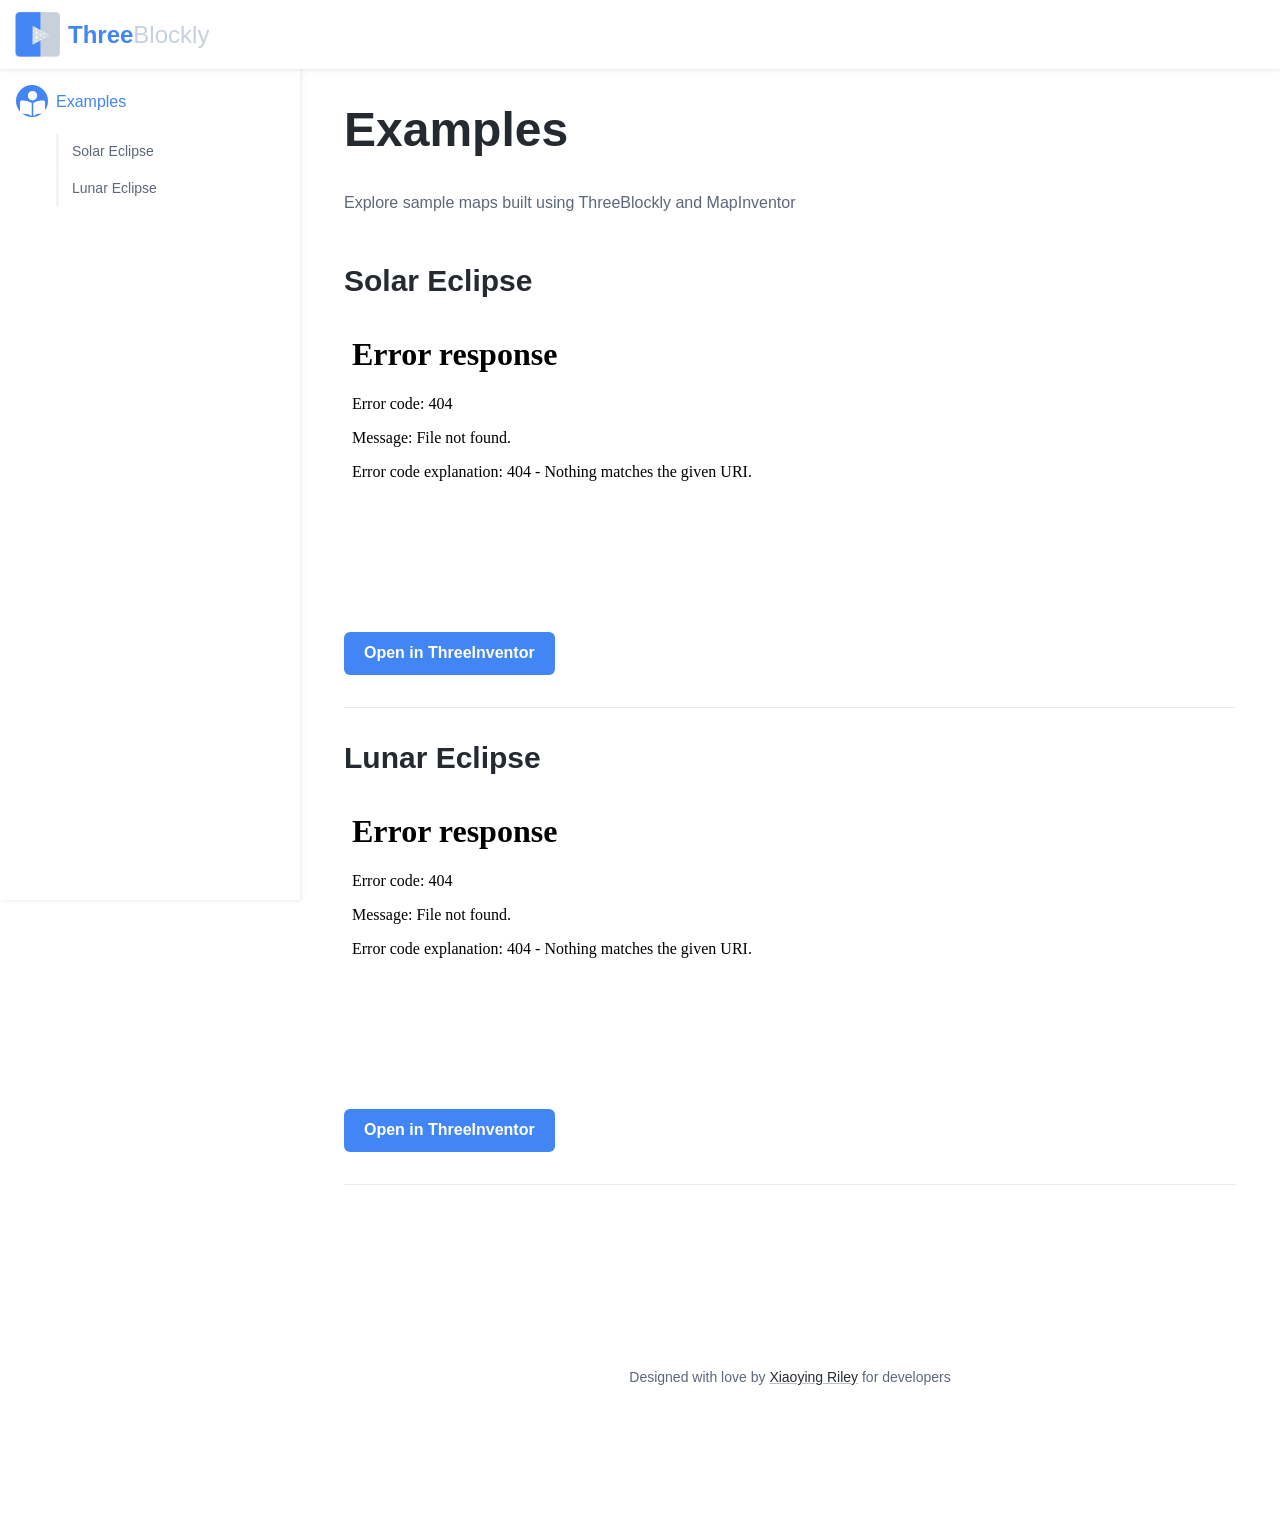
==== pages/eg.html @ 13174f55 "Initial import" ====
<!DOCTYPE html>
<html lang="en"> 
<head>
    <title>ThreeBlockly - Examples</title>

    <meta charset="utf-8">
    <meta http-equiv="X-UA-Compatible" content="IE=edge">
    <meta name="viewport" content="width=device-width, initial-scale=1.0">
    <meta name="description" content="ThreeBlockly - Examples">
    <meta name="author" content="https://github.com/ThreeBlockly">
    <link rel="shortcut icon" href="../img/tb_white.png">
    <link id="theme-style" rel="stylesheet" href="../css/theme.css">

</head> 

<body class="docs-page">    
    <header class="header fixed-top">	    
        <div class="branding docs-branding">
            <div class="container-fluid position-relative py-2">
                <div class="docs-logo-wrapper">
					<button id="docs-sidebar-toggler" class="docs-sidebar-toggler docs-sidebar-visible me-2 d-xl-none" type="button">
	                    <span></span>
	                    <span></span>
	                    <span></span>
	                </button>
	                <div class="site-logo"><a class="navbar-brand" href="index.html"><img class="logo logo-icon me-2" src="../img/tb_white.png" alt="logo"><span class="logo-text">Three<span class="text-alt">Blockly</span></span></a></div>    
                </div><!--//docs-logo-wrapper-->
            </div><!--//container-->
        </div><!--//branding-->
    </header><!--//header-->
    
    
    <div class="docs-wrapper">
	    <div id="docs-sidebar" class="docs-sidebar">
		    <nav id="docs-nav" class="docs-nav navbar">
			    <ul class="section-items list-unstyled nav flex-column pb-3">
				    <li class="nav-item section-title"><a class="nav-link scrollto active" href="#section-1"><span class="theme-icon-holder me-2"><img class="logo-xs" src="../img/book.svg"></img></span>Examples</a></li>
				    <li class="nav-item"><a class="nav-link scrollto" href="#item-1-1">Solar Eclipse</a></li>
					<li class="nav-item"><a class="nav-link scrollto" href="#item-1-2">Lunar Eclipse</a></li>
			    </ul>
		    </nav><!--//docs-nav-->
	    </div><!--//docs-sidebar-->

	    <div class="docs-content">
		    <div class="container">
			    <article class="docs-article" id="section-1">
				    <header class="docs-header">
					    <h1 class="docs-heading">Examples</h1>
						<section class="docs-intro">
						    <p>Explore sample maps built using ThreeBlockly and MapInventor</p>
						</section><!--//docs-intro-->
				    </header>
					
					<section class="docs-section" id="item-1-1">
						<h2 class="section-heading">Solar Eclipse</h2>
						<embed style="height: 300px; width: 99%" src="../workspace?id=seclipse"></embed>
						<a onclick="javascript:openInTI('seclipse')" target="_blank" style="margin-top: 10px; " class="btn btn-primary">Open in ThreeInventor</a></li>
					</section><!--//section-->
					
					<section class="docs-section" id="item-1-2">
						<h2 class="section-heading">Lunar Eclipse</h2>
						<embed style="height: 300px; width: 99%" src="../workspace?id=leclipse"></embed>
						<a onclick="javascript:openInTI('leclipse')" target="_blank" style="margin-top: 10px; " class="btn btn-primary">Open in ThreeInventor</a></li>
					</section><!--//section-->
					
			    </article>

			    <footer class="footer">
				    <div class="container text-center py-5">
				        <!--/* This template is free as long as you keep the footer attribution link. If you'd like to use the template without the attribution link, you can buy the commercial license via our website: themes.3rdwavemedia.com Thank you for your support. :) */-->
			            <small class="copyright">Designed with <span class="sr-only">love</span><i class="fas fa-heart" style="color: #fb866a;"></i> by <a class="theme-link" href="http://themes.3rdwavemedia.com" target="_blank">Xiaoying Riley</a> for developers</small>
				    </div>
			    </footer>
		    </div> 
	    </div>
    </div><!--//docs-wrapper-->

	<script src="../plugins/gumshoe/gumshoe.polyfills.min.js"></script> 
    <script src="../js/docs.js"></script>
	
	<script src="../index.js"></script>

</body>
</html>
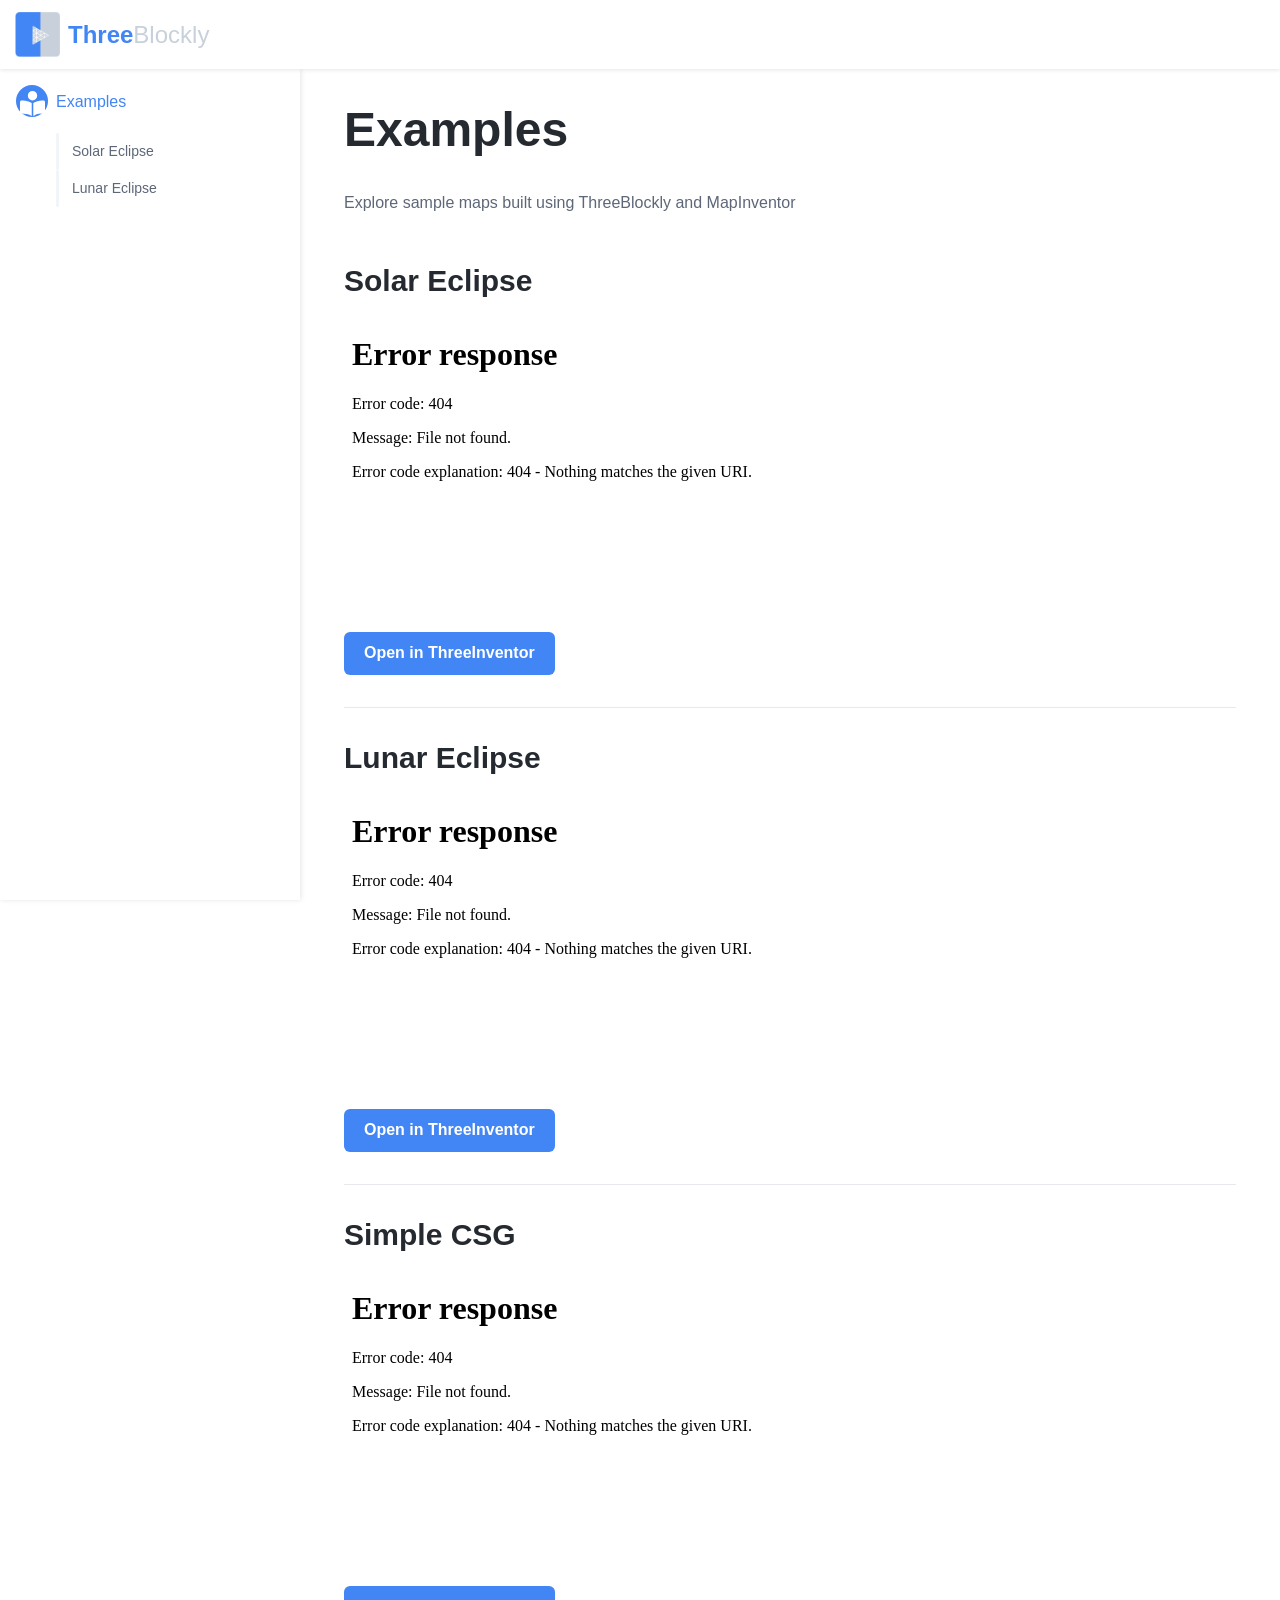
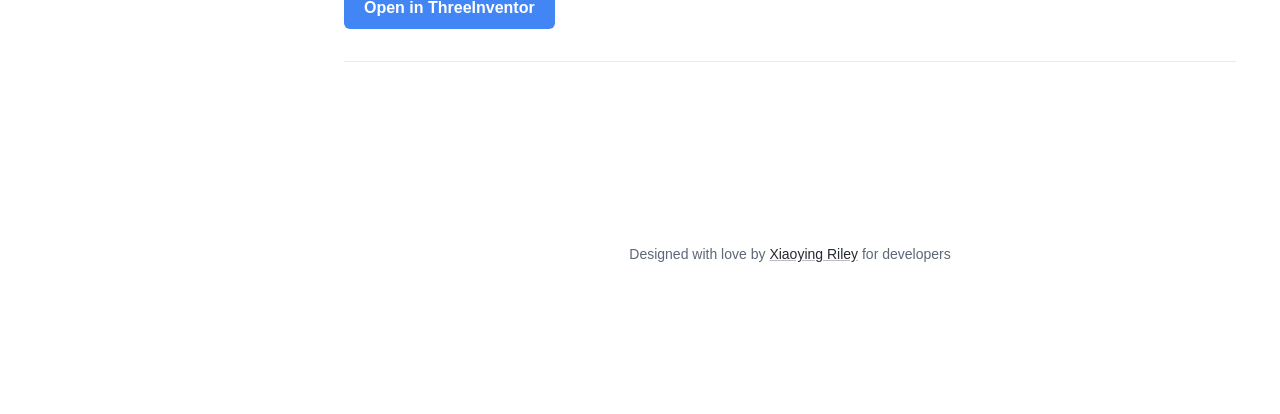
==== commit 73f13407: "Added CSG example" ====
--- a/pages/eg.html
+++ b/pages/eg.html
@@ -13,8 +13,8 @@
 
 </head> 
 
-<body class="docs-page">    
-    <header class="header fixed-top">	    
+<body class="docs-page">
+    <header class="header fixed-top">
         <div class="branding docs-branding">
             <div class="container-fluid position-relative py-2">
                 <div class="docs-logo-wrapper">
@@ -63,6 +63,12 @@
 						<a onclick="javascript:openInTI('leclipse')" target="_blank" style="margin-top: 10px; " class="btn btn-primary">Open in ThreeInventor</a></li>
 					</section><!--//section-->
 					
+					<section class="docs-section" id="item-1-3">
+						<h2 class="section-heading">Simple CSG</h2>
+						<embed style="height: 300px; width: 99%" src="../workspace?id=simple-csg"></embed>
+						<a onclick="javascript:openInTI('simple-csg')" target="_blank" style="margin-top: 10px; " class="btn btn-primary">Open in ThreeInventor</a></li>
+					</section><!--//section-->
+
 			    </article>
 
 			    <footer class="footer">
